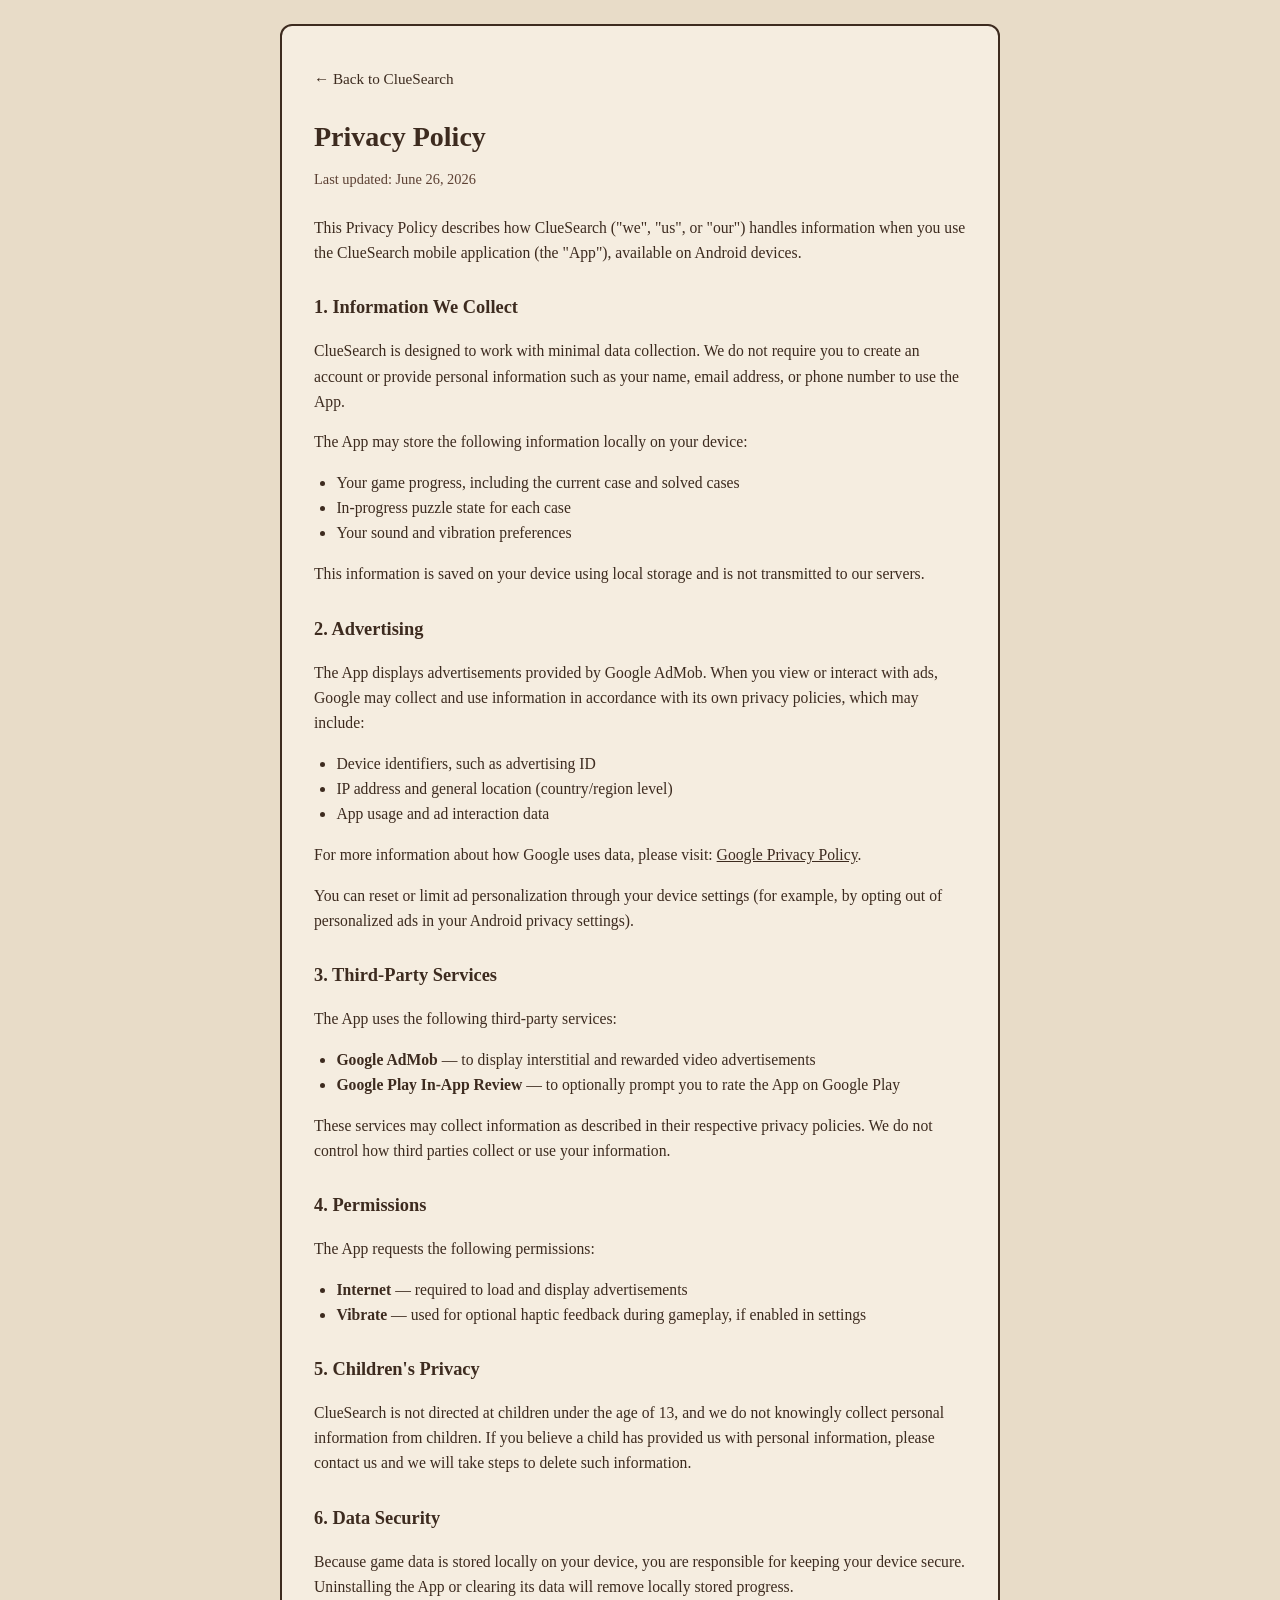
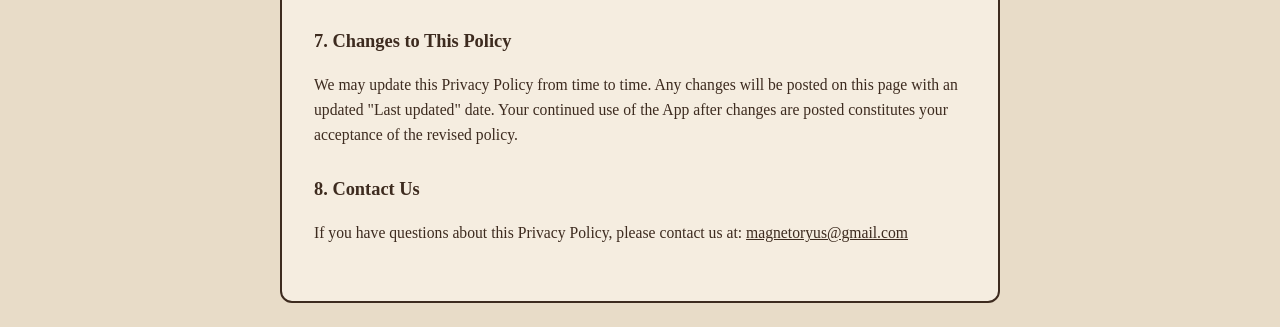
==== privacy-policy.html @ 163f1dd7 "Add files via upload" ====
<!DOCTYPE html>
<html lang="en">
  <head>
    <meta charset="UTF-8" />
    <meta name="viewport" content="width=device-width, initial-scale=1.0" />
    <title>Privacy Policy — ClueSearch</title>
    <link rel="stylesheet" href="/styles.css" />
  </head>
  <body>
    <main class="page">
      <article class="card card--wide content">
        <a class="back-link" href="/">← Back to ClueSearch</a>
        <h1>Privacy Policy</h1>
        <p class="updated">Last updated: June 26, 2026</p>

        <p>
          This Privacy Policy describes how ClueSearch ("we", "us", or "our")
          handles information when you use the ClueSearch mobile application
          (the "App"), available on Android devices.
        </p>

        <h2>1. Information We Collect</h2>
        <p>
          ClueSearch is designed to work with minimal data collection. We do not
          require you to create an account or provide personal information such
          as your name, email address, or phone number to use the App.
        </p>
        <p>The App may store the following information locally on your device:</p>
        <ul>
          <li>Your game progress, including the current case and solved cases</li>
          <li>In-progress puzzle state for each case</li>
          <li>Your sound and vibration preferences</li>
        </ul>
        <p>
          This information is saved on your device using local storage and is not
          transmitted to our servers.
        </p>

        <h2>2. Advertising</h2>
        <p>
          The App displays advertisements provided by Google AdMob. When you
          view or interact with ads, Google may collect and use information in
          accordance with its own privacy policies, which may include:
        </p>
        <ul>
          <li>Device identifiers, such as advertising ID</li>
          <li>IP address and general location (country/region level)</li>
          <li>App usage and ad interaction data</li>
        </ul>
        <p>
          For more information about how Google uses data, please visit:
          <a
            href="https://policies.google.com/privacy"
            target="_blank"
            rel="noopener noreferrer"
            >Google Privacy Policy</a
          >.
        </p>
        <p>
          You can reset or limit ad personalization through your device settings
          (for example, by opting out of personalized ads in your Android
          privacy settings).
        </p>

        <h2>3. Third-Party Services</h2>
        <p>The App uses the following third-party services:</p>
        <ul>
          <li>
            <strong>Google AdMob</strong> — to display interstitial and rewarded
            video advertisements
          </li>
          <li>
            <strong>Google Play In-App Review</strong> — to optionally prompt you
            to rate the App on Google Play
          </li>
        </ul>
        <p>
          These services may collect information as described in their respective
          privacy policies. We do not control how third parties collect or use
          your information.
        </p>

        <h2>4. Permissions</h2>
        <p>The App requests the following permissions:</p>
        <ul>
          <li>
            <strong>Internet</strong> — required to load and display
            advertisements
          </li>
          <li>
            <strong>Vibrate</strong> — used for optional haptic feedback during
            gameplay, if enabled in settings
          </li>
        </ul>

        <h2>5. Children's Privacy</h2>
        <p>
          ClueSearch is not directed at children under the age of 13, and we do
          not knowingly collect personal information from children. If you believe
          a child has provided us with personal information, please contact us
          and we will take steps to delete such information.
        </p>

        <h2>6. Data Security</h2>
        <p>
          Because game data is stored locally on your device, you are responsible
          for keeping your device secure. Uninstalling the App or clearing its
          data will remove locally stored progress.
        </p>

        <h2>7. Changes to This Policy</h2>
        <p>
          We may update this Privacy Policy from time to time. Any changes will
          be posted on this page with an updated "Last updated" date. Your
          continued use of the App after changes are posted constitutes your
          acceptance of the revised policy.
        </p>

        <h2>8. Contact Us</h2>
        <p>
          If you have questions about this Privacy Policy, please contact us at:
          <a href="mailto:magnetoryus@gmail.com">magnetoryus@gmail.com</a>
        </p>
      </article>
    </main>
  </body>
</html>
---- styles.css ----
*,
*::before,
*::after {
  box-sizing: border-box;
}

html {
  -webkit-text-size-adjust: 100%;
}

body {
  margin: 0;
  min-height: 100vh;
  font-family: Georgia, "Times New Roman", Times, serif;
  background-color: #e8dcc8;
  color: #3d2b1f;
  line-height: 1.6;
}

.page {
  min-height: 100vh;
  display: flex;
  align-items: center;
  justify-content: center;
  padding: 24px 16px;
}

.card {
  width: 100%;
  max-width: 520px;
  background-color: #f5ede0;
  border: 2px solid #3d2b1f;
  border-radius: 12px;
  padding: 40px 32px;
  text-align: center;
}

.card--wide {
  max-width: 720px;
  text-align: left;
}

.title {
  margin: 0 0 8px;
  font-size: 2.25rem;
  font-weight: 700;
  color: #3d2b1f;
}

.subtitle {
  margin: 0 0 32px;
  font-size: 1rem;
  color: #5c4033;
}

.nav {
  display: flex;
  flex-direction: column;
  gap: 16px;
}

.btn {
  display: block;
  width: 100%;
  padding: 16px 24px;
  font-family: inherit;
  font-size: 1.05rem;
  font-weight: 600;
  color: #3d2b1f;
  text-decoration: none;
  text-align: center;
  background-color: #f5ede0;
  border: 2px solid #3d2b1f;
  border-radius: 10px;
  cursor: pointer;
  transition: background-color 0.15s ease;
}

.btn:hover,
.btn:focus-visible {
  background-color: #e8dcc8;
  outline: none;
}

.back-link {
  display: inline-block;
  margin-bottom: 24px;
  font-size: 0.95rem;
  color: #5c4033;
  text-decoration: none;
}

.back-link:hover,
.back-link:focus-visible {
  color: #3d2b1f;
  text-decoration: underline;
}

.content h1 {
  margin: 0 0 8px;
  font-size: 1.75rem;
}

.content .updated {
  margin: 0 0 24px;
  font-size: 0.9rem;
  color: #5c4033;
}

.content h2 {
  margin: 28px 0 12px;
  font-size: 1.15rem;
}

.content h3 {
  margin: 20px 0 8px;
  font-size: 1.05rem;
}

.content p,
.content li {
  font-size: 0.98rem;
}

.content ul {
  margin: 0 0 16px;
  padding-left: 1.4rem;
}

.content a {
  color: #3d2b1f;
}

.content a:hover {
  color: #5c4033;
}

.support-email {
  display: inline-block;
  margin-top: 8px;
  font-weight: 600;
}

@media (max-width: 480px) {
  .card {
    padding: 32px 20px;
  }

  .title {
    font-size: 1.85rem;
  }
}
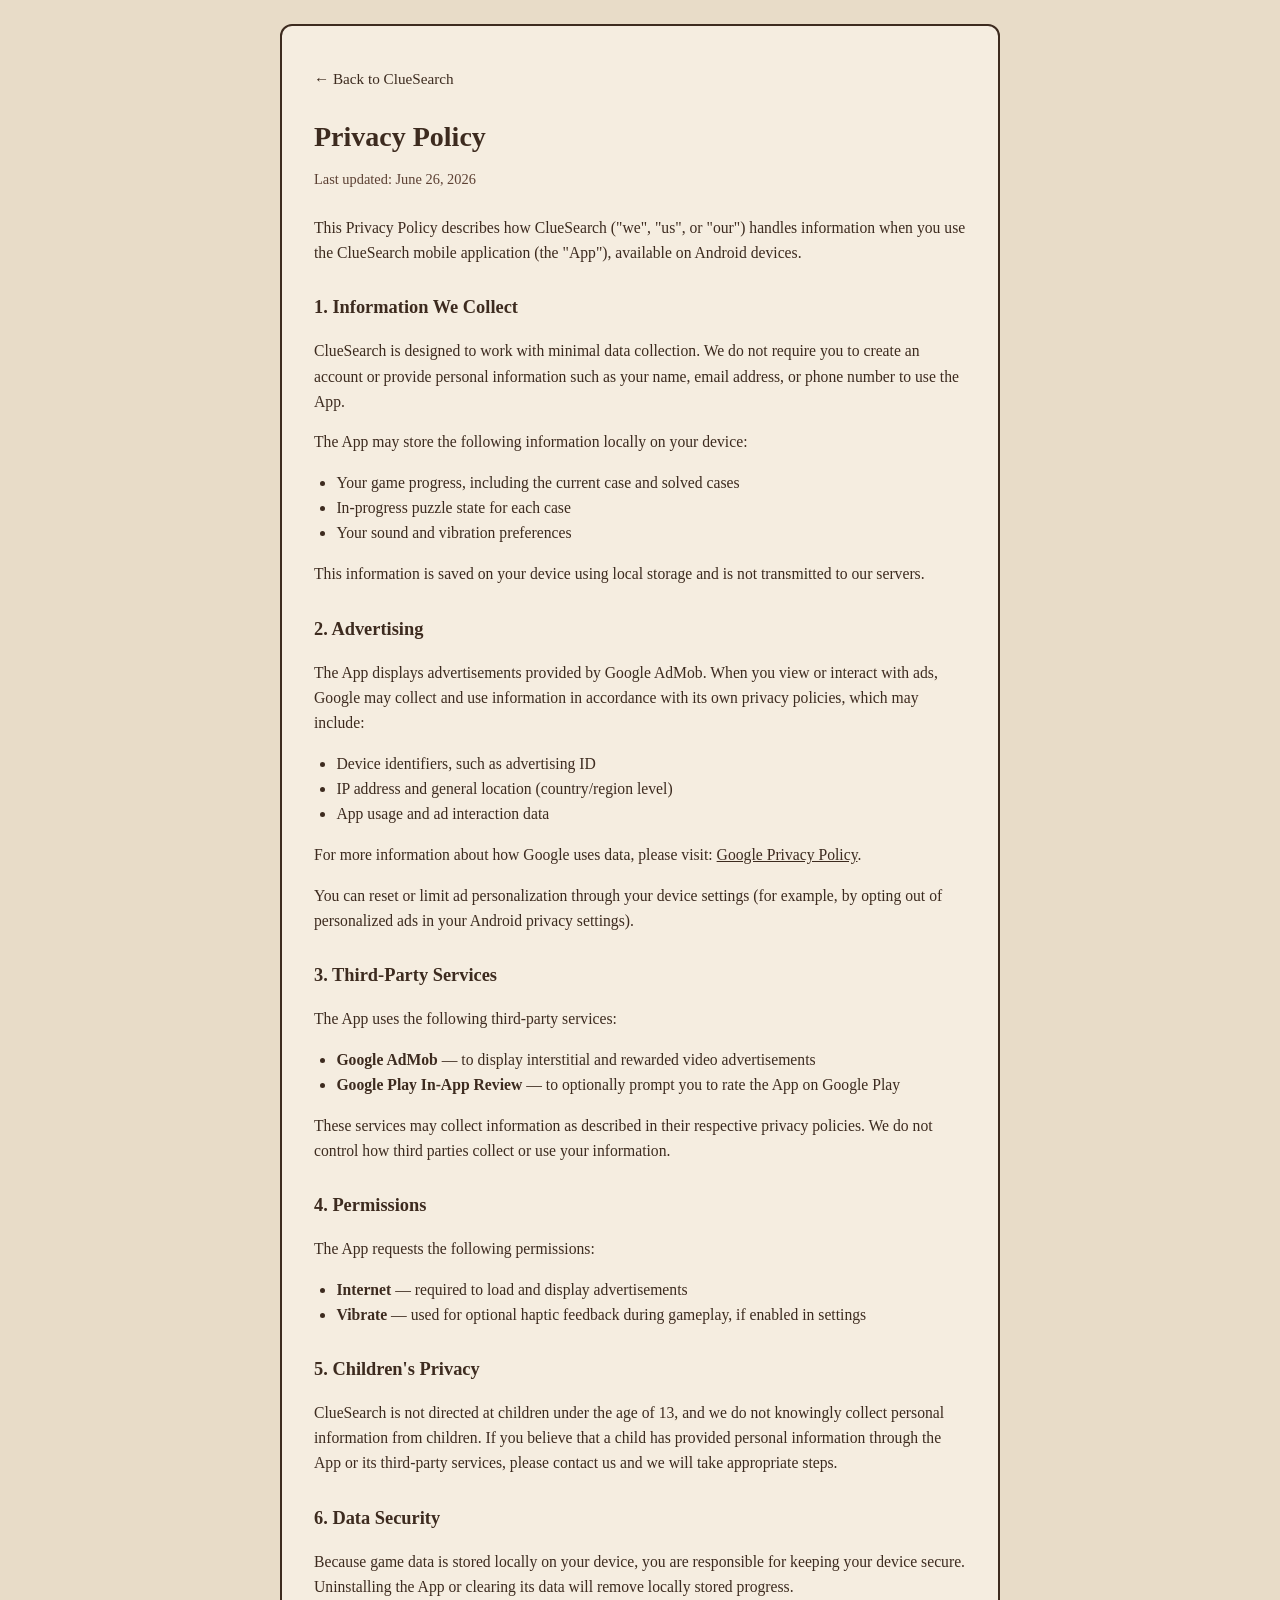
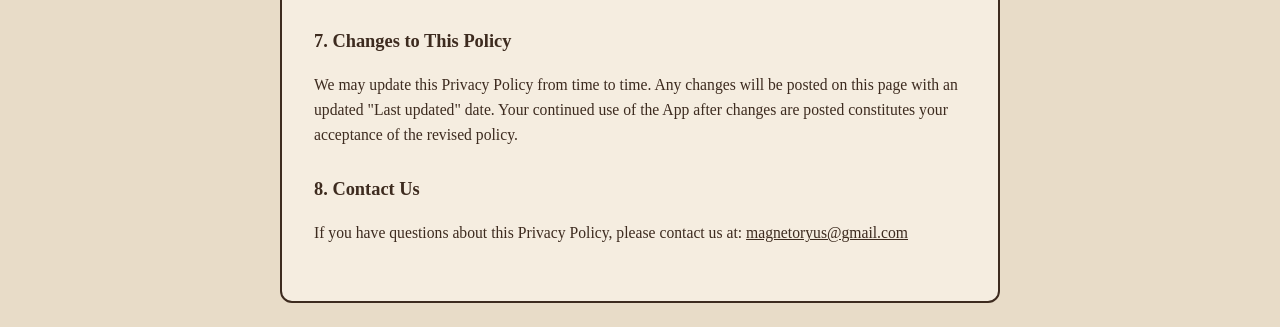
==== commit dafba5ce: "Update privacy-policy.html" ====
--- a/privacy-policy.html
+++ b/privacy-policy.html
@@ -97,8 +97,9 @@
         <p>
           ClueSearch is not directed at children under the age of 13, and we do
           not knowingly collect personal information from children. If you believe
-          a child has provided us with personal information, please contact us
-          and we will take steps to delete such information.
+          that a child has provided personal information through the App or its
+          third-party services, please contact us and we will take appropriate
+          steps.
         </p>
 
         <h2>6. Data Security</h2>
